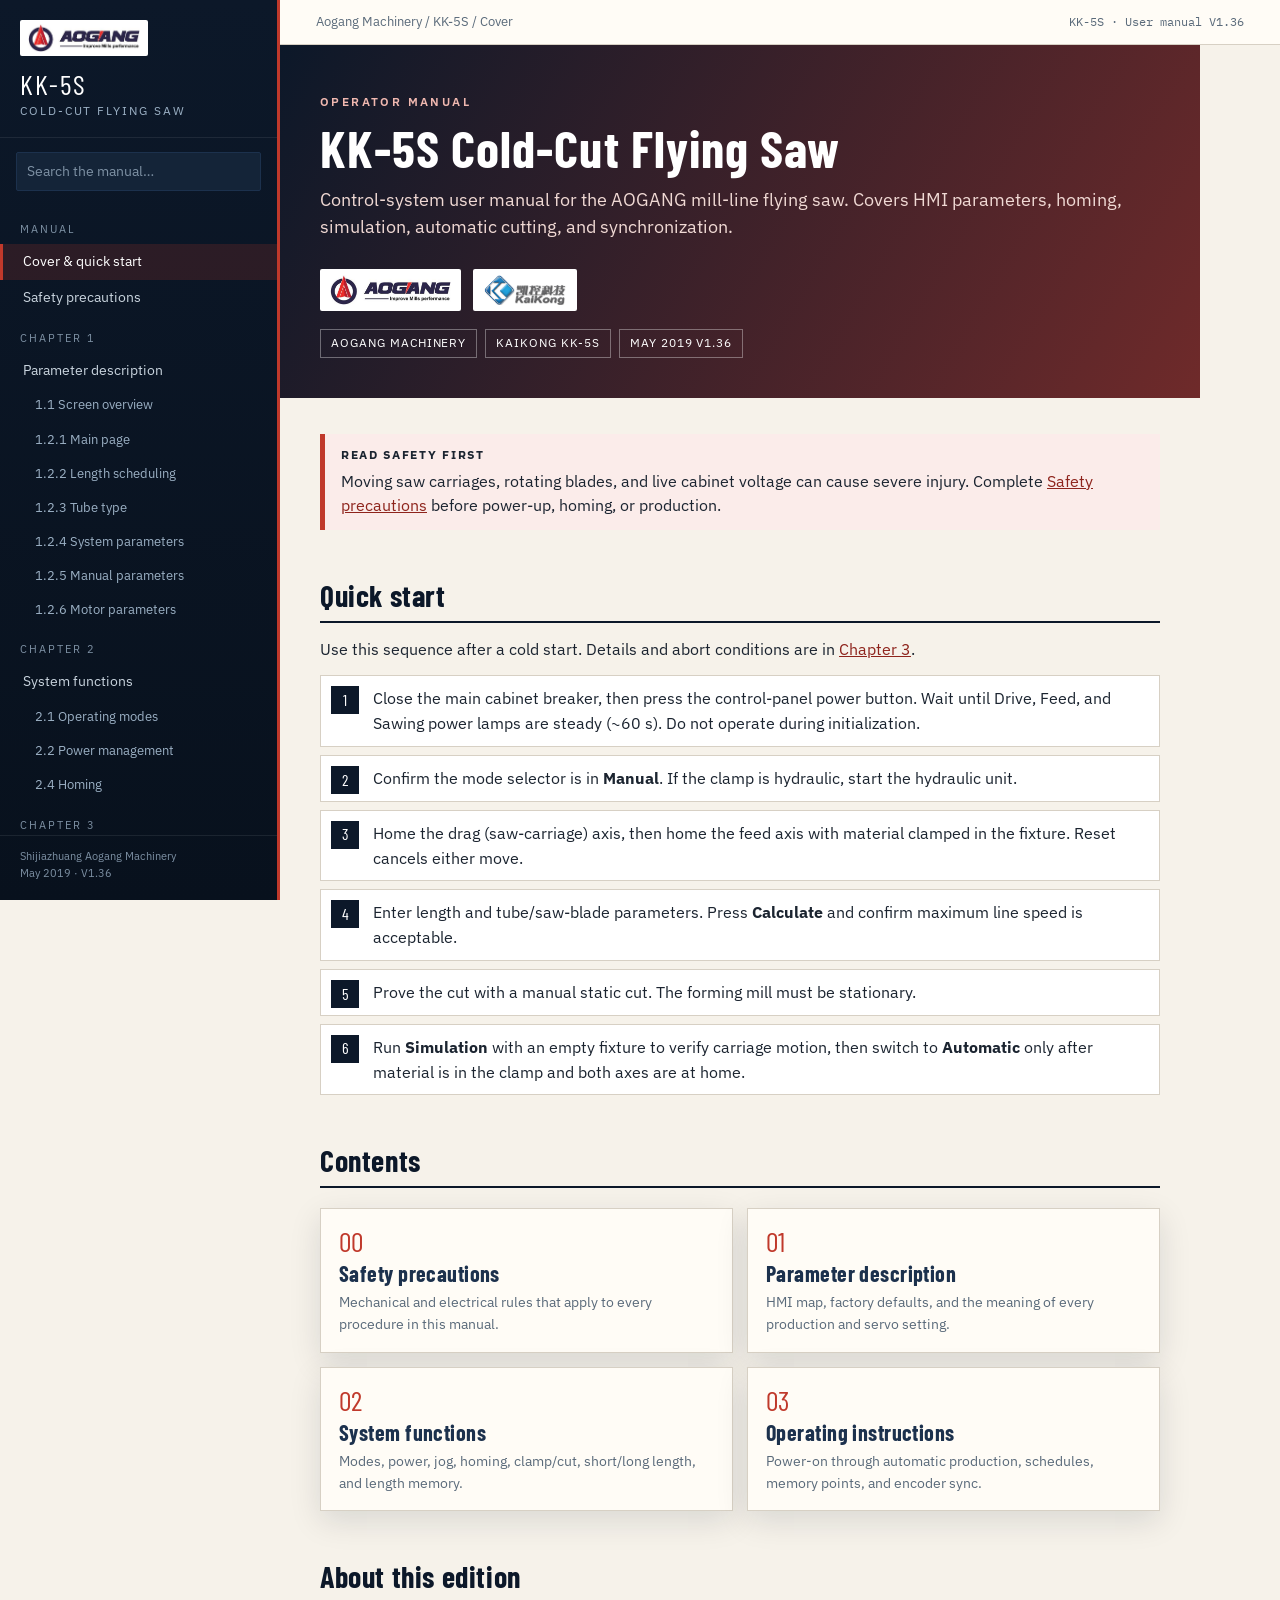
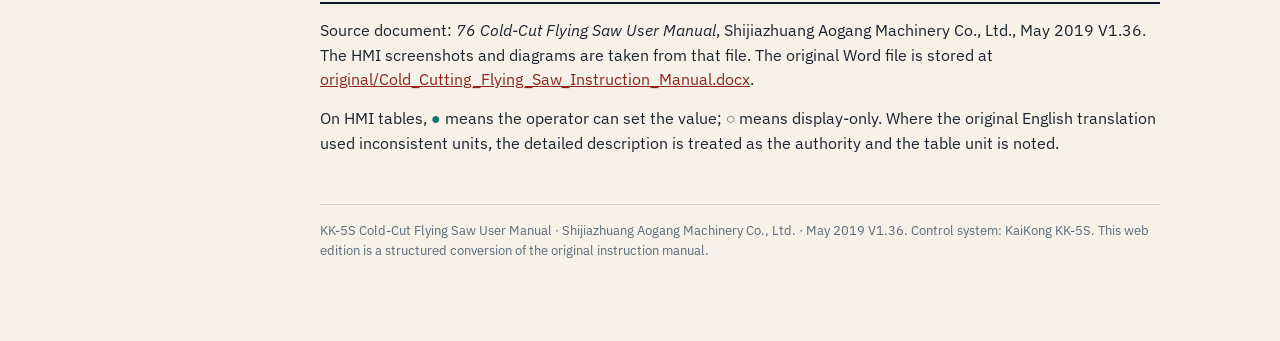
==== index.html @ 1346cebb "Add KK-5S cold-cut flying saw operator manual as a web edition. Convert the Aogang / KaiKong V1.36 W" ====
<!DOCTYPE html>
<html lang="en">
<head>
  <meta charset="utf-8">
  <meta name="viewport" content="width=device-width, initial-scale=1">
  <title>KK-5S Cold-Cut Flying Saw — KK-5S Cold-Cut Flying Saw</title>
  <link rel="preconnect" href="https://fonts.googleapis.com">
  <link rel="preconnect" href="https://fonts.gstatic.com" crossorigin>
  <link href="https://fonts.googleapis.com/css2?family=Barlow+Condensed:wght@600;700&family=IBM+Plex+Mono:wght@400;500&family=IBM+Plex+Sans:wght@400;500;600&display=swap" rel="stylesheet">
  <link rel="stylesheet" href="assets/css/manual.css">
</head>
<body>
  <a class="skip" href="#content">Skip to content</a>
  <button class="menu-btn" type="button" aria-label="Open menu">☰</button>
  <aside class="sidebar">
    <div class="brand">
      <img src="assets/img/logo-aogang-header.jpeg" alt="AOGANG">
      <div class="model">KK-5S</div>
      <div class="sub">Cold-cut flying saw</div>
    </div>
    <div class="search-wrap">
      <input id="manual-search" type="search" placeholder="Search the manual…" autocomplete="off">
      <div id="search-results" class="search-results"></div>
    </div>
    <nav class="nav">
      <div class="group">Manual</div>
      <a href="index.html">Cover &amp; quick start</a>
      <a href="safety.html">Safety precautions</a>
      <div class="group">Chapter 1</div>
      <a href="parameters.html">Parameter description</a>
      <a class="sub" href="parameters.html#screen-overview">1.1 Screen overview</a>
      <a class="sub" href="parameters.html#main-page">1.2.1 Main page</a>
      <a class="sub" href="parameters.html#length">1.2.2 Length scheduling</a>
      <a class="sub" href="parameters.html#tube">1.2.3 Tube type</a>
      <a class="sub" href="parameters.html#system">1.2.4 System parameters</a>
      <a class="sub" href="parameters.html#manual-params">1.2.5 Manual parameters</a>
      <a class="sub" href="parameters.html#motor">1.2.6 Motor parameters</a>
      <div class="group">Chapter 2</div>
      <a href="functions.html">System functions</a>
      <a class="sub" href="functions.html#modes">2.1 Operating modes</a>
      <a class="sub" href="functions.html#power">2.2 Power management</a>
      <a class="sub" href="functions.html#home">2.4 Homing</a>
      <div class="group">Chapter 3</div>
      <a href="operation.html">Operating instructions</a>
      <a class="sub" href="operation.html#power-on">3.1 Power-on</a>
      <a class="sub" href="operation.html#cut">3.6 Manual cutting</a>
      <a class="sub" href="operation.html#auto">3.8 Automatic mode</a>
      <a class="sub" href="operation.html#sync">3.12 Synchronization</a>

    </nav>
    <div class="sidebar-foot">Shijiazhuang Aogang Machinery<br>May 2019 · V1.36</div>
  </aside>
  <div class="main">
    <div class="topbar">
      <div class="crumb">Aogang Machinery / KK-5S / Cover</div>
      <div class="meta">KK-5S · User manual V1.36</div>
    </div>
    <article id="content" class="content ">

      <div class="hero">
        <div class="kicker" style="color:#f0b8b0">Operator manual</div>
        <h1>KK-5S Cold-Cut Flying Saw</h1>
        <p class="lede">Control-system user manual for the AOGANG mill-line flying saw. Covers HMI parameters, homing, simulation, automatic cutting, and synchronization.</p>
        <div class="hero-logos">
          <img src="assets/img/logo-aogang-header.jpeg" alt="AOGANG">
          <img src="assets/img/logo-kaikong.jpeg" alt="KaiKong">
        </div>
        <div class="badges">
          <span class="badge">Aogang Machinery</span>
          <span class="badge">KaiKong KK-5S</span>
          <span class="badge">May 2019 V1.36</span>
        </div>
      </div>
      <div class="callout danger">
        <strong>Read safety first</strong>
        Moving saw carriages, rotating blades, and live cabinet voltage can cause severe injury. Complete <a href="safety.html">Safety precautions</a> before power-up, homing, or production.
      </div>
      <h2>Quick start</h2>
      <p>Use this sequence after a cold start. Details and abort conditions are in <a href="operation.html">Chapter 3</a>.</p>
      <ol class="steps">
        <li>Close the main cabinet breaker, then press the control-panel power button. Wait until Drive, Feed, and Sawing power lamps are steady (~60 s). Do not operate during initialization.</li>
        <li>Confirm the mode selector is in <strong>Manual</strong>. If the clamp is hydraulic, start the hydraulic unit.</li>
        <li>Home the drag (saw-carriage) axis, then home the feed axis with material clamped in the fixture. Reset cancels either move.</li>
        <li>Enter length and tube/saw-blade parameters. Press <strong>Calculate</strong> and confirm maximum line speed is acceptable.</li>
        <li>Prove the cut with a manual static cut. The forming mill must be stationary.</li>
        <li>Run <strong>Simulation</strong> with an empty fixture to verify carriage motion, then switch to <strong>Automatic</strong> only after material is in the clamp and both axes are at home.</li>
      </ol>
      <h2>Contents</h2>
      <div class="cards">
        <a class="card" href="safety.html">
          <div class="num">00</div>
          <h3>Safety precautions</h3>
          <p>Mechanical and electrical rules that apply to every procedure in this manual.</p>
        </a>
        <a class="card" href="parameters.html">
          <div class="num">01</div>
          <h3>Parameter description</h3>
          <p>HMI map, factory defaults, and the meaning of every production and servo setting.</p>
        </a>
        <a class="card" href="functions.html">
          <div class="num">02</div>
          <h3>System functions</h3>
          <p>Modes, power, jog, homing, clamp/cut, short/long length, and length memory.</p>
        </a>
        <a class="card" href="operation.html">
          <div class="num">03</div>
          <h3>Operating instructions</h3>
          <p>Power-on through automatic production, schedules, memory points, and encoder sync.</p>
        </a>
      </div>
      <h2>About this edition</h2>
      <p>Source document: <em>76 Cold-Cut Flying Saw User Manual</em>, Shijiazhuang Aogang Machinery Co., Ltd., May 2019 V1.36. The HMI screenshots and diagrams are taken from that file. The original Word file is stored at <a href="original/Cold_Cutting_Flying_Saw_Instruction_Manual.docx">original/Cold_Cutting_Flying_Saw_Instruction_Manual.docx</a>.</p>
      <p>On HMI tables, <span class="dot-set">●</span> means the operator can set the value; <span class="dot-ro">○</span> means display-only. Where the original English translation used inconsistent units, the detailed description is treated as the authority and the table unit is noted.</p>

      <footer class="page-foot">
        KK-5S Cold-Cut Flying Saw User Manual · Shijiazhuang Aogang Machinery Co., Ltd. · May 2019 V1.36.
        Control system: KaiKong KK-5S. This web edition is a structured conversion of the original instruction manual.
      </footer>
    </article>
  </div>
  <script src="assets/js/manual.js"></script>
</body>
</html>
---- assets/css/manual.css ----
:root {
  --navy: #0c1829;
  --navy-2: #142438;
  --navy-3: #1c314d;
  --ink: #1b2430;
  --muted: #5a6a7a;
  --line: #d7d0c4;
  --paper: #f6f2ea;
  --paper-2: #efe8db;
  --white: #fffcf6;
  --red: #c0392b;
  --red-dark: #8e241c;
  --amber: #b45309;
  --green: #0f766e;
  --steel: #3d5a73;
  --shadow: 0 10px 30px rgba(12, 24, 41, 0.12);
  --sidebar: 280px;
  --font: "IBM Plex Sans", "Segoe UI", sans-serif;
  --font-display: "Barlow Condensed", "Arial Narrow", sans-serif;
  --font-mono: "IBM Plex Mono", ui-monospace, monospace;
}

*,
*::before,
*::after { box-sizing: border-box; }

html { scroll-behavior: smooth; }

body {
  margin: 0;
  font-family: var(--font);
  color: var(--ink);
  background: var(--paper);
  line-height: 1.55;
  min-height: 100vh;
}

a { color: var(--red-dark); }
a:hover { color: var(--red); }

img { max-width: 100%; height: auto; }

.skip {
  position: absolute;
  left: -999px;
  top: 8px;
}
.skip:focus {
  left: 8px;
  z-index: 50;
  background: #fff;
  padding: 8px 12px;
}

/* Sidebar */
.sidebar {
  position: fixed;
  inset: 0 auto 0 0;
  width: var(--sidebar);
  background: linear-gradient(180deg, var(--navy) 0%, #08111d 100%);
  color: #e8e4da;
  display: flex;
  flex-direction: column;
  z-index: 20;
  border-right: 3px solid var(--red);
}

.brand {
  padding: 20px 20px 16px;
  border-bottom: 1px solid rgba(255,255,255,.08);
}
.brand img {
  height: 36px;
  width: auto;
  display: block;
  background: #fff;
  padding: 4px 8px;
  border-radius: 2px;
}
.brand .model {
  margin-top: 14px;
  font-family: var(--font-display);
  font-size: 28px;
  letter-spacing: .06em;
  line-height: 1;
  color: #fff;
}
.brand .sub {
  margin-top: 4px;
  font-size: 12px;
  letter-spacing: .16em;
  text-transform: uppercase;
  color: #9bb0c4;
}

.search-wrap { padding: 14px 16px 8px; }
.search-wrap input {
  width: 100%;
  background: var(--navy-2);
  border: 1px solid var(--navy-3);
  color: #fff;
  padding: 8px 10px;
  font: inherit;
  font-size: 14px;
  border-radius: 2px;
}
.search-wrap input::placeholder { color: #7e91a4; }
.search-wrap input:focus {
  outline: 2px solid var(--red);
  border-color: transparent;
}

.nav {
  overflow: auto;
  padding: 8px 0 24px;
  flex: 1;
}
.nav a {
  display: block;
  color: #c9d4de;
  text-decoration: none;
  padding: 7px 20px;
  font-size: 14px;
  border-left: 3px solid transparent;
}
.nav a:hover { background: rgba(255,255,255,.04); color: #fff; }
.nav a.active {
  background: rgba(192, 57, 43, .18);
  border-left-color: var(--red);
  color: #fff;
}
.nav .group {
  margin: 14px 20px 6px;
  font-size: 11px;
  letter-spacing: .18em;
  text-transform: uppercase;
  color: #7e91a4;
}
.nav .sub { padding-left: 32px; font-size: 13px; color: #9bb0c4; }

.sidebar-foot {
  padding: 12px 20px 18px;
  font-size: 11px;
  color: #7e91a4;
  border-top: 1px solid rgba(255,255,255,.08);
}

.menu-btn {
  display: none;
  position: fixed;
  top: 12px;
  left: 12px;
  z-index: 30;
  background: var(--navy);
  color: #fff;
  border: 0;
  width: 42px;
  height: 42px;
  font-size: 20px;
  cursor: pointer;
}

/* Main */
.main {
  margin-left: var(--sidebar);
  min-height: 100vh;
}

.topbar {
  background: var(--white);
  border-bottom: 1px solid var(--line);
  padding: 12px 36px;
  display: flex;
  justify-content: space-between;
  align-items: center;
  position: sticky;
  top: 0;
  z-index: 10;
}
.crumb { font-size: 13px; color: var(--muted); }
.topbar .meta {
  font-family: var(--font-mono);
  font-size: 12px;
  color: var(--muted);
}

.content {
  max-width: 920px;
  padding: 36px 40px 80px;
}

h1, h2, h3, h4 {
  font-family: var(--font-display);
  font-weight: 650;
  letter-spacing: .02em;
  line-height: 1.15;
  color: var(--navy);
}
h1 { font-size: 44px; margin: 0 0 8px; }
h2 {
  font-size: 30px;
  margin: 48px 0 14px;
  padding-bottom: 8px;
  border-bottom: 2px solid var(--navy);
}
h3 { font-size: 22px; margin: 32px 0 10px; color: var(--navy-3); }
h4 { font-size: 18px; margin: 22px 0 8px; }

.lede {
  font-size: 18px;
  color: var(--steel);
  margin: 0 0 28px;
}

p { margin: 0 0 14px; }
ul, ol { margin: 0 0 16px; padding-left: 22px; }
li { margin: 0 0 6px; }

.kicker {
  font-size: 12px;
  letter-spacing: .2em;
  text-transform: uppercase;
  color: var(--red);
  font-weight: 600;
  margin-bottom: 6px;
}

/* Callouts */
.callout {
  border-left: 5px solid;
  padding: 12px 16px;
  margin: 16px 0 22px;
  background: var(--white);
}
.callout.danger { border-color: var(--red); background: #fbecea; }
.callout.warn { border-color: var(--amber); background: #fdf3e7; }
.callout.note { border-color: var(--steel); background: #eef3f7; }
.callout.ok { border-color: var(--green); background: #e7f4f2; }
.callout strong { display: block; font-size: 12px; letter-spacing: .14em; text-transform: uppercase; margin-bottom: 4px; }

/* Hero */
.hero {
  background:
    linear-gradient(120deg, rgba(12,24,41,.92), rgba(192,57,43,.55)),
    var(--navy);
  color: #fff;
  padding: 48px 40px 40px;
  margin: -36px -40px 36px;
}
.hero h1 { color: #fff; font-size: 52px; }
.hero .lede { color: #f0d9d4; }
.hero-logos {
  display: flex;
  gap: 12px;
  align-items: center;
  margin: 16px 0 8px;
  flex-wrap: wrap;
}
.hero-logos img {
  height: 42px;
  width: auto;
  background: #fff;
  padding: 6px 10px;
  border-radius: 2px;
}
.hero .badges { display: flex; gap: 8px; flex-wrap: wrap; margin-top: 18px; }
.badge {
  border: 1px solid rgba(255,255,255,.35);
  padding: 4px 10px;
  font-size: 12px;
  letter-spacing: .08em;
  text-transform: uppercase;
}

.cards {
  display: grid;
  grid-template-columns: repeat(2, 1fr);
  gap: 14px;
  margin: 20px 0 32px;
}
.card {
  background: var(--white);
  border: 1px solid var(--line);
  padding: 18px 18px 16px;
  text-decoration: none;
  color: inherit;
  box-shadow: var(--shadow);
  display: block;
}
.card:hover { border-color: var(--red); }
.card .num {
  font-family: var(--font-display);
  font-size: 28px;
  color: var(--red);
  line-height: 1;
}
.card h3 { margin: 6px 0 6px; }
.card p { color: var(--muted); font-size: 14px; margin: 0; }

/* Figures */
figure {
  margin: 18px 0 28px;
  background: #fff;
  border: 1px solid var(--line);
  padding: 12px;
}
figure img {
  display: block;
  margin: 0 auto;
  background: #fafafa;
}
figcaption {
  font-size: 13px;
  color: var(--muted);
  margin-top: 8px;
  text-align: center;
  font-family: var(--font-mono);
}

/* Tables */
.table-wrap { overflow-x: auto; margin: 12px 0 24px; }
table {
  width: 100%;
  border-collapse: collapse;
  background: #fff;
  font-size: 14px;
}
th, td {
  border: 1px solid var(--line);
  padding: 8px 10px;
  text-align: left;
  vertical-align: top;
}
th {
  background: var(--navy);
  color: #fff;
  font-weight: 600;
  font-size: 12px;
  letter-spacing: .04em;
  text-transform: uppercase;
}
tbody tr:nth-child(even) { background: var(--paper-2); }
.dot-set { color: var(--green); font-weight: 700; }
.dot-ro { color: var(--muted); }

/* Procedures */
.steps {
  counter-reset: step;
  list-style: none;
  padding: 0;
  margin: 12px 0 24px;
}
.steps > li {
  position: relative;
  padding: 10px 12px 10px 52px;
  background: #fff;
  border: 1px solid var(--line);
  margin-bottom: 8px;
}
.steps > li::before {
  counter-increment: step;
  content: counter(step);
  position: absolute;
  left: 10px;
  top: 10px;
  width: 28px;
  height: 28px;
  background: var(--navy);
  color: #fff;
  font-family: var(--font-display);
  font-size: 16px;
  display: flex;
  align-items: center;
  justify-content: center;
}

.seq {
  background: #fff;
  border: 1px dashed var(--steel);
  padding: 12px 16px;
  margin: 0 0 18px;
}
.seq ol { margin: 8px 0 0; }

.param {
  background: #fff;
  border: 1px solid var(--line);
  padding: 12px 16px;
  margin: 0 0 12px;
}
.param h4 { margin: 0 0 6px; }
.meta-row {
  display: flex;
  flex-wrap: wrap;
  gap: 8px 16px;
  font-size: 13px;
  color: var(--muted);
  margin-bottom: 8px;
  font-family: var(--font-mono);
}

.toc-page a { text-decoration: none; }
.toc-page ol { padding-left: 20px; }

.search-results {
  display: none;
  position: absolute;
  left: 16px;
  right: 16px;
  background: #fff;
  color: var(--ink);
  border: 1px solid var(--line);
  max-height: 320px;
  overflow: auto;
  z-index: 40;
  box-shadow: var(--shadow);
}
.search-wrap { position: relative; }
.search-results a {
  display: block;
  padding: 8px 12px;
  color: var(--ink);
  text-decoration: none;
  border-bottom: 1px solid var(--line);
  font-size: 13px;
}
.search-results a:hover { background: var(--paper-2); }
.search-results .page { color: var(--muted); font-size: 11px; }

footer.page-foot {
  margin-top: 48px;
  padding-top: 16px;
  border-top: 1px solid var(--line);
  color: var(--muted);
  font-size: 13px;
}

@media (max-width: 980px) {
  .sidebar {
    transform: translateX(-100%);
    transition: transform .2s ease;
  }
  .sidebar.open { transform: none; }
  .menu-btn { display: block; }
  .main { margin-left: 0; }
  .content { padding: 28px 18px 64px; }
  .hero { margin: -28px -18px 28px; padding: 64px 18px 28px; }
  .hero h1 { font-size: 36px; }
  .cards { grid-template-columns: 1fr; }
  .topbar { padding: 12px 18px 12px 60px; }
}

@media print {
  .sidebar, .menu-btn, .topbar, .search-wrap { display: none !important; }
  .main { margin: 0; }
  .content { max-width: none; padding: 0; }
  .hero { background: #fff; color: #000; margin: 0 0 16px; padding: 0; }
  .hero h1, .hero .lede { color: #000; }
  a { color: inherit; text-decoration: none; }
  .callout, figure, table { break-inside: avoid; }
}
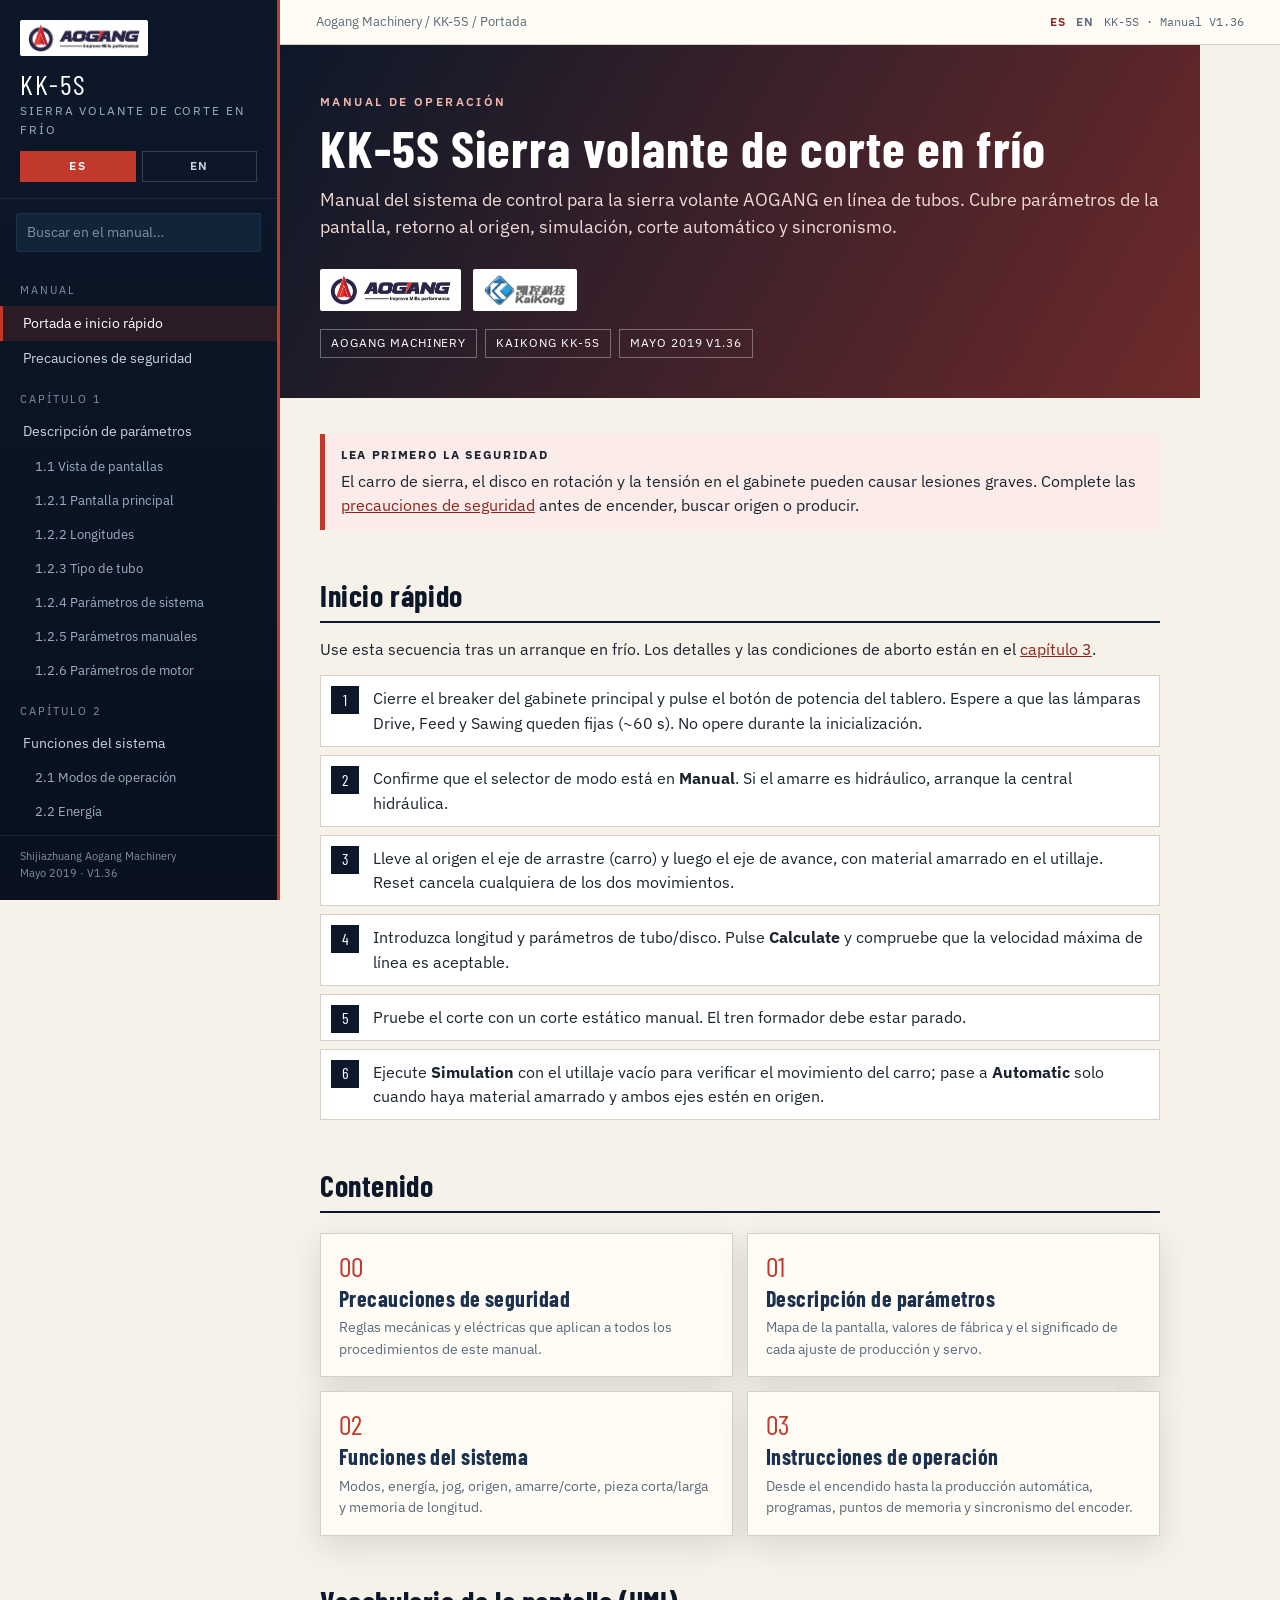
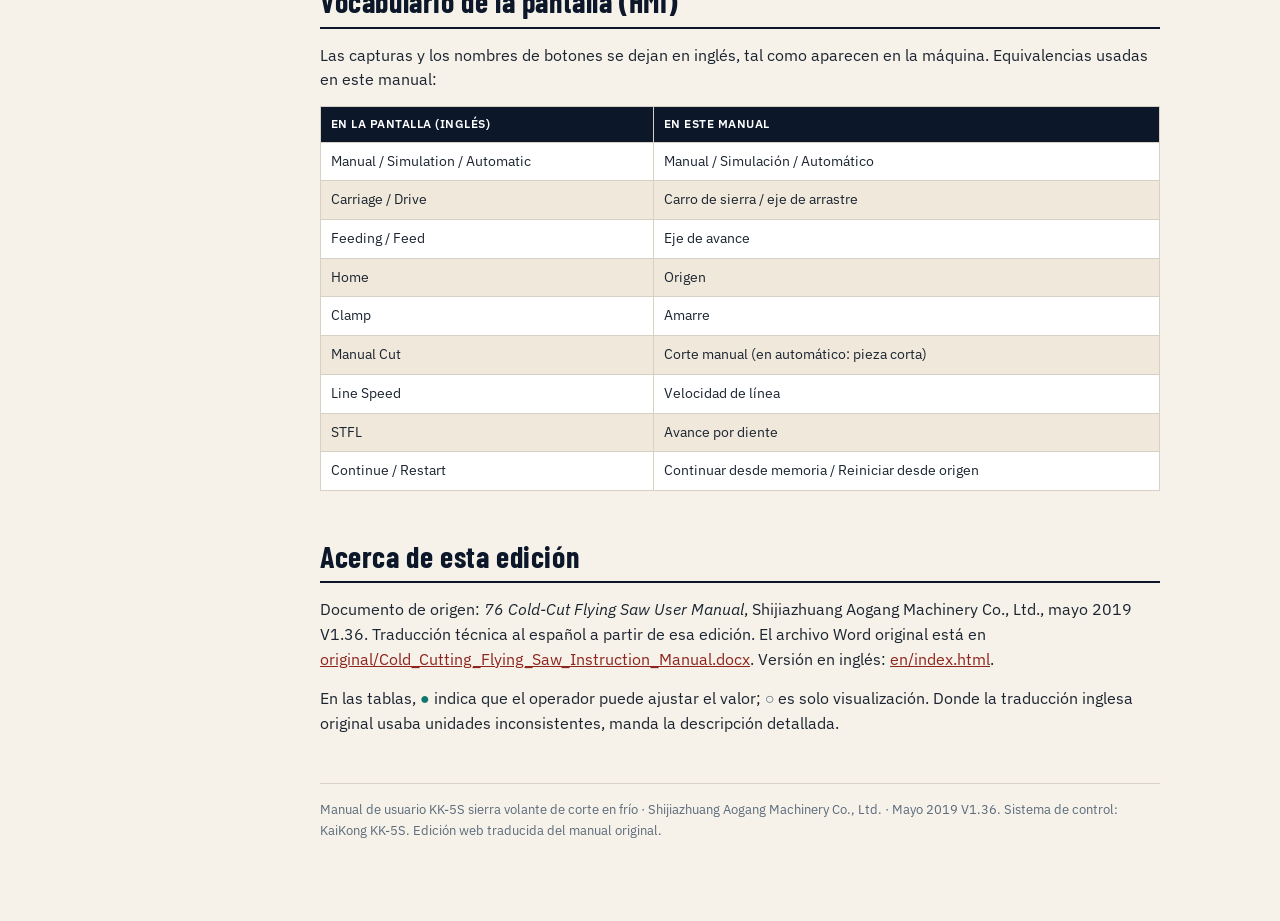
==== commit 7c97daa1: "Traduce el manual KK-5S al español y deja el inglés como idioma alterno. La edición web queda en esp" ====
--- a/index.html
+++ b/index.html
@@ -1,66 +1,74 @@
 <!DOCTYPE html>
-<html lang="en">
+<html lang="es">
 <head>
   <meta charset="utf-8">
   <meta name="viewport" content="width=device-width, initial-scale=1">
-  <title>KK-5S Cold-Cut Flying Saw — KK-5S Cold-Cut Flying Saw</title>
+  <title>KK-5S Sierra volante de corte en frío — KK-5S Sierra volante de corte en frío</title>
   <link rel="preconnect" href="https://fonts.googleapis.com">
   <link rel="preconnect" href="https://fonts.gstatic.com" crossorigin>
   <link href="https://fonts.googleapis.com/css2?family=Barlow+Condensed:wght@600;700&family=IBM+Plex+Mono:wght@400;500&family=IBM+Plex+Sans:wght@400;500;600&display=swap" rel="stylesheet">
   <link rel="stylesheet" href="assets/css/manual.css">
 </head>
 <body>
-  <a class="skip" href="#content">Skip to content</a>
-  <button class="menu-btn" type="button" aria-label="Open menu">☰</button>
+  <a class="skip" href="#content">Saltar al contenido</a>
+  <button class="menu-btn" type="button" aria-label="Abrir menú">☰</button>
   <aside class="sidebar">
     <div class="brand">
       <img src="assets/img/logo-aogang-header.jpeg" alt="AOGANG">
       <div class="model">KK-5S</div>
-      <div class="sub">Cold-cut flying saw</div>
+      <div class="sub">Sierra volante de corte en frío</div>
+      <div class="lang-switch">
+        <a class="active" href="index.html" hreflang="es">ES</a>
+        <a class="" href="en/index.html" hreflang="en">EN</a>
+      </div>
     </div>
     <div class="search-wrap">
-      <input id="manual-search" type="search" placeholder="Search the manual…" autocomplete="off">
+      <input id="manual-search" type="search" placeholder="Buscar en el manual…" autocomplete="off">
       <div id="search-results" class="search-results"></div>
     </div>
     <nav class="nav">
       <div class="group">Manual</div>
-      <a href="index.html">Cover &amp; quick start</a>
-      <a href="safety.html">Safety precautions</a>
-      <div class="group">Chapter 1</div>
-      <a href="parameters.html">Parameter description</a>
-      <a class="sub" href="parameters.html#screen-overview">1.1 Screen overview</a>
-      <a class="sub" href="parameters.html#main-page">1.2.1 Main page</a>
-      <a class="sub" href="parameters.html#length">1.2.2 Length scheduling</a>
-      <a class="sub" href="parameters.html#tube">1.2.3 Tube type</a>
-      <a class="sub" href="parameters.html#system">1.2.4 System parameters</a>
-      <a class="sub" href="parameters.html#manual-params">1.2.5 Manual parameters</a>
-      <a class="sub" href="parameters.html#motor">1.2.6 Motor parameters</a>
-      <div class="group">Chapter 2</div>
-      <a href="functions.html">System functions</a>
-      <a class="sub" href="functions.html#modes">2.1 Operating modes</a>
-      <a class="sub" href="functions.html#power">2.2 Power management</a>
-      <a class="sub" href="functions.html#home">2.4 Homing</a>
-      <div class="group">Chapter 3</div>
-      <a href="operation.html">Operating instructions</a>
-      <a class="sub" href="operation.html#power-on">3.1 Power-on</a>
-      <a class="sub" href="operation.html#cut">3.6 Manual cutting</a>
-      <a class="sub" href="operation.html#auto">3.8 Automatic mode</a>
-      <a class="sub" href="operation.html#sync">3.12 Synchronization</a>
+      <a href="index.html">Portada e inicio rápido</a>
+      <a href="safety.html">Precauciones de seguridad</a>
+      <div class="group">Capítulo 1</div>
+      <a href="parameters.html">Descripción de parámetros</a>
+      <a class="sub" href="parameters.html#screen-overview">1.1 Vista de pantallas</a>
+      <a class="sub" href="parameters.html#main-page">1.2.1 Pantalla principal</a>
+      <a class="sub" href="parameters.html#length">1.2.2 Longitudes</a>
+      <a class="sub" href="parameters.html#tube">1.2.3 Tipo de tubo</a>
+      <a class="sub" href="parameters.html#system">1.2.4 Parámetros de sistema</a>
+      <a class="sub" href="parameters.html#manual-params">1.2.5 Parámetros manuales</a>
+      <a class="sub" href="parameters.html#motor">1.2.6 Parámetros de motor</a>
+      <div class="group">Capítulo 2</div>
+      <a href="functions.html">Funciones del sistema</a>
+      <a class="sub" href="functions.html#modes">2.1 Modos de operación</a>
+      <a class="sub" href="functions.html#power">2.2 Energía</a>
+      <a class="sub" href="functions.html#home">2.4 Retorno al origen</a>
+      <div class="group">Capítulo 3</div>
+      <a href="operation.html">Instrucciones de operación</a>
+      <a class="sub" href="operation.html#power-on">3.1 Encendido</a>
+      <a class="sub" href="operation.html#cut">3.6 Corte manual</a>
+      <a class="sub" href="operation.html#auto">3.8 Modo automático</a>
+      <a class="sub" href="operation.html#sync">3.12 Sincronismo</a>
 
     </nav>
-    <div class="sidebar-foot">Shijiazhuang Aogang Machinery<br>May 2019 · V1.36</div>
+    <div class="sidebar-foot">Shijiazhuang Aogang Machinery<br>Mayo 2019 · V1.36</div>
   </aside>
   <div class="main">
     <div class="topbar">
-      <div class="crumb">Aogang Machinery / KK-5S / Cover</div>
-      <div class="meta">KK-5S · User manual V1.36</div>
+      <div class="crumb">Aogang Machinery / KK-5S / Portada</div>
+      <div class="lang-inline">
+        <a class="active" href="index.html">ES</a>
+        <a class="" href="en/index.html">EN</a>
+        <span class="meta">KK-5S · Manual V1.36</span>
+      </div>
     </div>
-    <article id="content" class="content ">
+    <article id="content" class="content">
 
       <div class="hero">
-        <div class="kicker" style="color:#f0b8b0">Operator manual</div>
-        <h1>KK-5S Cold-Cut Flying Saw</h1>
-        <p class="lede">Control-system user manual for the AOGANG mill-line flying saw. Covers HMI parameters, homing, simulation, automatic cutting, and synchronization.</p>
+        <div class="kicker" style="color:#f0b8b0">Manual de operación</div>
+        <h1>KK-5S Sierra volante de corte en frío</h1>
+        <p class="lede">Manual del sistema de control para la sierra volante AOGANG en línea de tubos. Cubre parámetros de la pantalla, retorno al origen, simulación, corte automático y sincronismo.</p>
         <div class="hero-logos">
           <img src="assets/img/logo-aogang-header.jpeg" alt="AOGANG">
           <img src="assets/img/logo-kaikong.jpeg" alt="KaiKong">
@@ -68,53 +76,72 @@
         <div class="badges">
           <span class="badge">Aogang Machinery</span>
           <span class="badge">KaiKong KK-5S</span>
-          <span class="badge">May 2019 V1.36</span>
+          <span class="badge">Mayo 2019 V1.36</span>
         </div>
       </div>
       <div class="callout danger">
-        <strong>Read safety first</strong>
-        Moving saw carriages, rotating blades, and live cabinet voltage can cause severe injury. Complete <a href="safety.html">Safety precautions</a> before power-up, homing, or production.
+        <strong>Lea primero la seguridad</strong>
+        El carro de sierra, el disco en rotación y la tensión en el gabinete pueden causar lesiones graves. Complete las <a href="safety.html">precauciones de seguridad</a> antes de encender, buscar origen o producir.
       </div>
-      <h2>Quick start</h2>
-      <p>Use this sequence after a cold start. Details and abort conditions are in <a href="operation.html">Chapter 3</a>.</p>
+      <h2>Inicio rápido</h2>
+      <p>Use esta secuencia tras un arranque en frío. Los detalles y las condiciones de aborto están en el <a href="operation.html">capítulo 3</a>.</p>
       <ol class="steps">
-        <li>Close the main cabinet breaker, then press the control-panel power button. Wait until Drive, Feed, and Sawing power lamps are steady (~60 s). Do not operate during initialization.</li>
-        <li>Confirm the mode selector is in <strong>Manual</strong>. If the clamp is hydraulic, start the hydraulic unit.</li>
-        <li>Home the drag (saw-carriage) axis, then home the feed axis with material clamped in the fixture. Reset cancels either move.</li>
-        <li>Enter length and tube/saw-blade parameters. Press <strong>Calculate</strong> and confirm maximum line speed is acceptable.</li>
-        <li>Prove the cut with a manual static cut. The forming mill must be stationary.</li>
-        <li>Run <strong>Simulation</strong> with an empty fixture to verify carriage motion, then switch to <strong>Automatic</strong> only after material is in the clamp and both axes are at home.</li>
+        <li>Cierre el breaker del gabinete principal y pulse el botón de potencia del tablero. Espere a que las lámparas Drive, Feed y Sawing queden fijas (~60 s). No opere durante la inicialización.</li>
+        <li>Confirme que el selector de modo está en <strong>Manual</strong>. Si el amarre es hidráulico, arranque la central hidráulica.</li>
+        <li>Lleve al origen el eje de arrastre (carro) y luego el eje de avance, con material amarrado en el utillaje. Reset cancela cualquiera de los dos movimientos.</li>
+        <li>Introduzca longitud y parámetros de tubo/disco. Pulse <strong>Calculate</strong> y compruebe que la velocidad máxima de línea es aceptable.</li>
+        <li>Pruebe el corte con un corte estático manual. El tren formador debe estar parado.</li>
+        <li>Ejecute <strong>Simulation</strong> con el utillaje vacío para verificar el movimiento del carro; pase a <strong>Automatic</strong> solo cuando haya material amarrado y ambos ejes estén en origen.</li>
       </ol>
-      <h2>Contents</h2>
+      <h2>Contenido</h2>
       <div class="cards">
         <a class="card" href="safety.html">
           <div class="num">00</div>
-          <h3>Safety precautions</h3>
-          <p>Mechanical and electrical rules that apply to every procedure in this manual.</p>
+          <h3>Precauciones de seguridad</h3>
+          <p>Reglas mecánicas y eléctricas que aplican a todos los procedimientos de este manual.</p>
         </a>
         <a class="card" href="parameters.html">
           <div class="num">01</div>
-          <h3>Parameter description</h3>
-          <p>HMI map, factory defaults, and the meaning of every production and servo setting.</p>
+          <h3>Descripción de parámetros</h3>
+          <p>Mapa de la pantalla, valores de fábrica y el significado de cada ajuste de producción y servo.</p>
         </a>
         <a class="card" href="functions.html">
           <div class="num">02</div>
-          <h3>System functions</h3>
-          <p>Modes, power, jog, homing, clamp/cut, short/long length, and length memory.</p>
+          <h3>Funciones del sistema</h3>
+          <p>Modos, energía, jog, origen, amarre/corte, pieza corta/larga y memoria de longitud.</p>
         </a>
         <a class="card" href="operation.html">
           <div class="num">03</div>
-          <h3>Operating instructions</h3>
-          <p>Power-on through automatic production, schedules, memory points, and encoder sync.</p>
+          <h3>Instrucciones de operación</h3>
+          <p>Desde el encendido hasta la producción automática, programas, puntos de memoria y sincronismo del encoder.</p>
         </a>
       </div>
-      <h2>About this edition</h2>
-      <p>Source document: <em>76 Cold-Cut Flying Saw User Manual</em>, Shijiazhuang Aogang Machinery Co., Ltd., May 2019 V1.36. The HMI screenshots and diagrams are taken from that file. The original Word file is stored at <a href="original/Cold_Cutting_Flying_Saw_Instruction_Manual.docx">original/Cold_Cutting_Flying_Saw_Instruction_Manual.docx</a>.</p>
-      <p>On HMI tables, <span class="dot-set">●</span> means the operator can set the value; <span class="dot-ro">○</span> means display-only. Where the original English translation used inconsistent units, the detailed description is treated as the authority and the table unit is noted.</p>
+      <h2>Vocabulario de la pantalla (HMI)</h2>
+      <p>Las capturas y los nombres de botones se dejan en inglés, tal como aparecen en la máquina. Equivalencias usadas en este manual:</p>
+
+      <div class="table-wrap">
+        <table>
+          <thead><tr><th>En la pantalla (inglés)</th><th>En este manual</th></tr></thead>
+          <tbody>
+            <tr><td>Manual / Simulation / Automatic</td><td>Manual / Simulación / Automático</td></tr>
+            <tr><td>Carriage / Drive</td><td>Carro de sierra / eje de arrastre</td></tr>
+            <tr><td>Feeding / Feed</td><td>Eje de avance</td></tr>
+            <tr><td>Home</td><td>Origen</td></tr>
+            <tr><td>Clamp</td><td>Amarre</td></tr>
+            <tr><td>Manual Cut</td><td>Corte manual (en automático: pieza corta)</td></tr>
+            <tr><td>Line Speed</td><td>Velocidad de línea</td></tr>
+            <tr><td>STFL</td><td>Avance por diente</td></tr>
+            <tr><td>Continue / Restart</td><td>Continuar desde memoria / Reiniciar desde origen</td></tr>
+          </tbody>
+        </table>
+      </div>
+
+      <h2>Acerca de esta edición</h2>
+      <p>Documento de origen: <em>76 Cold-Cut Flying Saw User Manual</em>, Shijiazhuang Aogang Machinery Co., Ltd., mayo 2019 V1.36. Traducción técnica al español a partir de esa edición. El archivo Word original está en <a href="original/Cold_Cutting_Flying_Saw_Instruction_Manual.docx">original/Cold_Cutting_Flying_Saw_Instruction_Manual.docx</a>. Versión en inglés: <a href="en/index.html">en/index.html</a>.</p>
+      <p>En las tablas, <span class="dot-set">●</span> indica que el operador puede ajustar el valor; <span class="dot-ro">○</span> es solo visualización. Donde la traducción inglesa original usaba unidades inconsistentes, manda la descripción detallada.</p>
 
       <footer class="page-foot">
-        KK-5S Cold-Cut Flying Saw User Manual · Shijiazhuang Aogang Machinery Co., Ltd. · May 2019 V1.36.
-        Control system: KaiKong KK-5S. This web edition is a structured conversion of the original instruction manual.
+        Manual de usuario KK-5S sierra volante de corte en frío · Shijiazhuang Aogang Machinery Co., Ltd. · Mayo 2019 V1.36. Sistema de control: KaiKong KK-5S. Edición web traducida del manual original.
       </footer>
     </article>
   </div>
--- a/assets/css/manual.css
+++ b/assets/css/manual.css
@@ -93,6 +93,41 @@
   color: #9bb0c4;
 }
 
+.lang-switch {
+  display: flex;
+  gap: 6px;
+  margin-top: 12px;
+}
+.lang-switch a {
+  flex: 1;
+  text-align: center;
+  text-decoration: none;
+  color: #c9d4de;
+  border: 1px solid rgba(255,255,255,.18);
+  padding: 5px 0;
+  font-size: 12px;
+  letter-spacing: .14em;
+  font-weight: 600;
+}
+.lang-switch a.active {
+  background: var(--red);
+  border-color: var(--red);
+  color: #fff;
+}
+.topbar .lang-inline {
+  display: flex;
+  gap: 10px;
+  align-items: center;
+}
+.topbar .lang-inline a {
+  text-decoration: none;
+  font-size: 12px;
+  letter-spacing: .08em;
+  font-weight: 600;
+  color: var(--muted);
+}
+.topbar .lang-inline a.active { color: var(--red-dark); }
+
 .search-wrap { padding: 14px 16px 8px; }
 .search-wrap input {
   width: 100%;
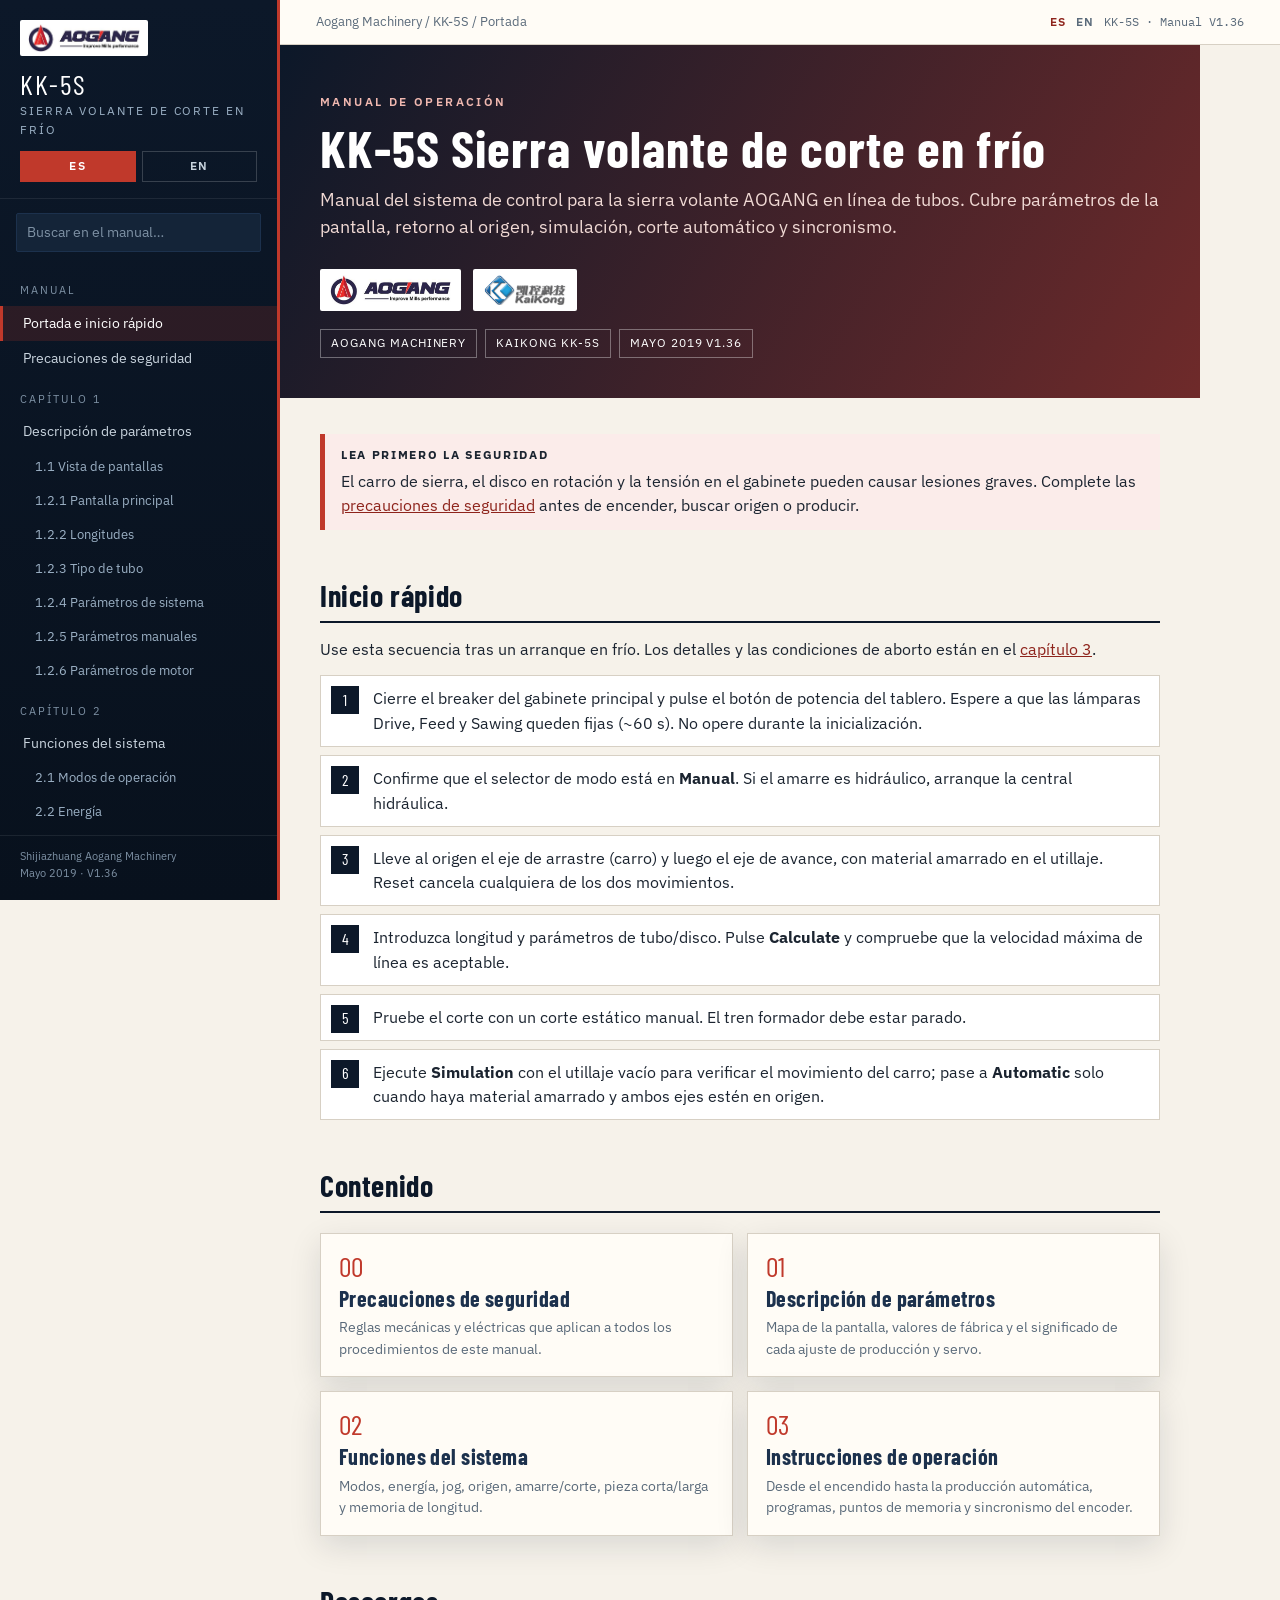
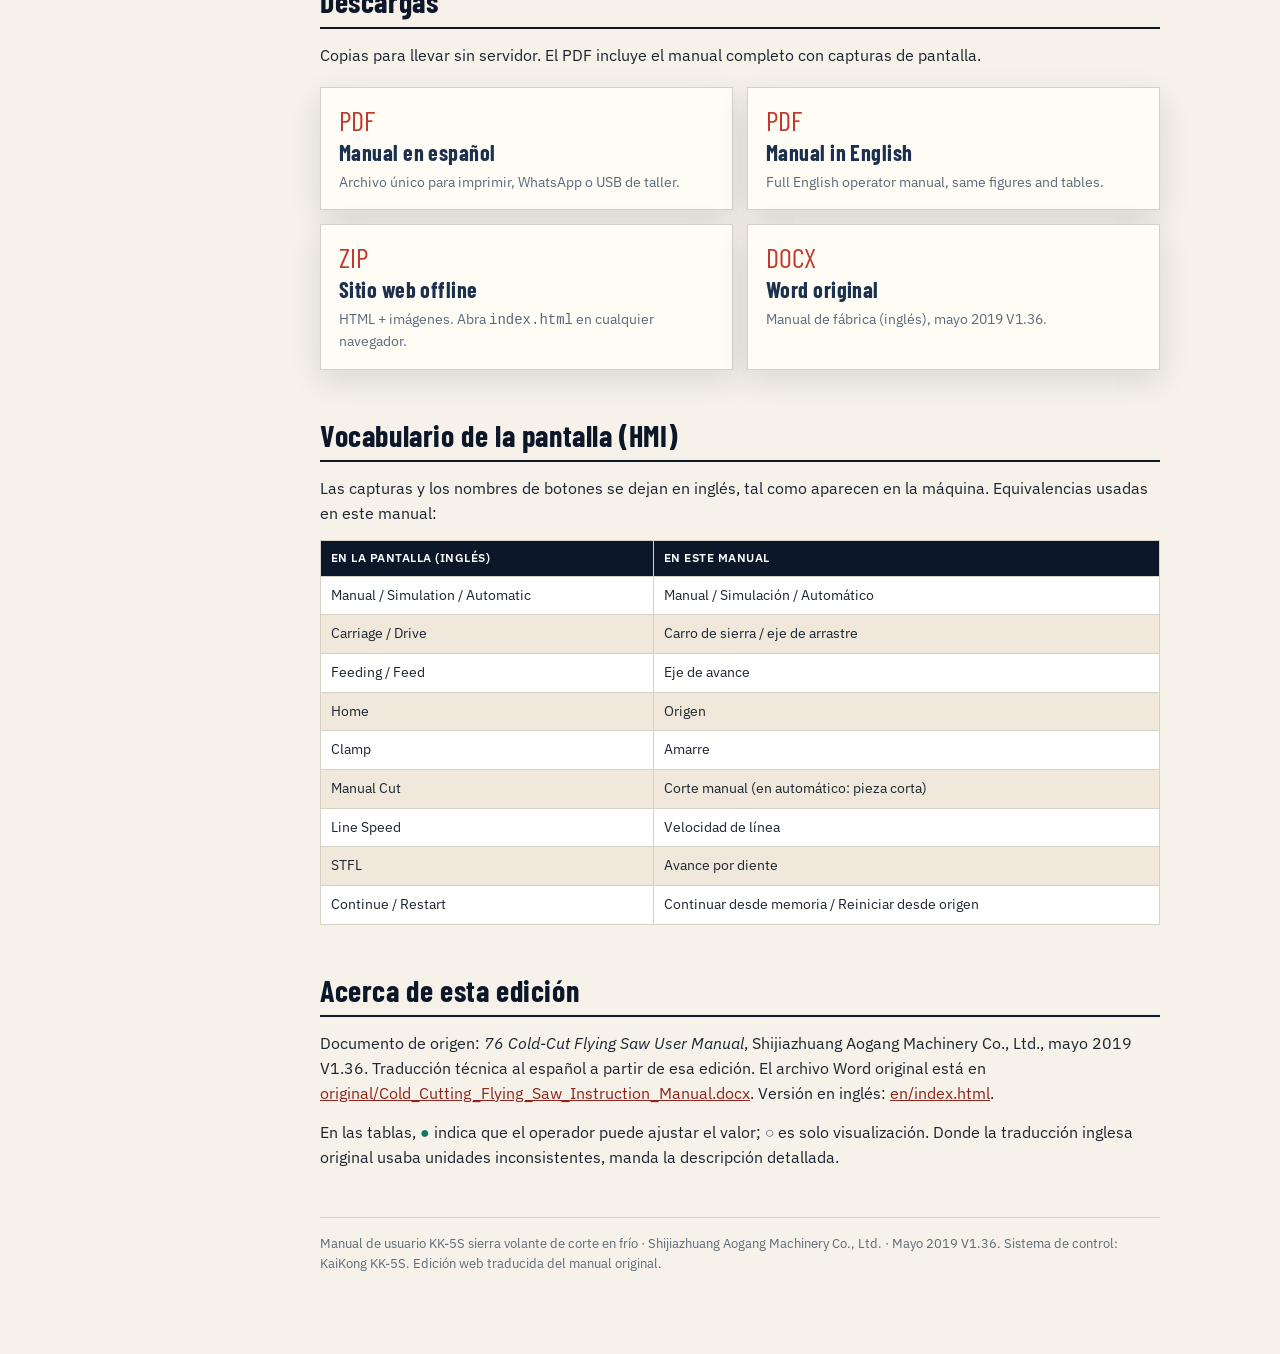
==== commit 2967469e: "Agrega PDF y ZIP descargables del manual KK-5S. Incluye el manual completo en español e inglés, un Z" ====
--- a/index.html
+++ b/index.html
@@ -116,6 +116,30 @@
           <p>Desde el encendido hasta la producción automática, programas, puntos de memoria y sincronismo del encoder.</p>
         </a>
       </div>
+      <h2>Descargas</h2>
+      <p>Copias para llevar sin servidor. El PDF incluye el manual completo con capturas de pantalla.</p>
+      <div class="cards">
+        <a class="card" href="descargas/KK-5S-Manual-Operacion-ES.pdf" download>
+          <div class="num">PDF</div>
+          <h3>Manual en español</h3>
+          <p>Archivo único para imprimir, WhatsApp o USB de taller.</p>
+        </a>
+        <a class="card" href="descargas/KK-5S-User-Manual-EN.pdf" download>
+          <div class="num">PDF</div>
+          <h3>Manual in English</h3>
+          <p>Full English operator manual, same figures and tables.</p>
+        </a>
+        <a class="card" href="descargas/KK-5S-manual-offline.zip" download>
+          <div class="num">ZIP</div>
+          <h3>Sitio web offline</h3>
+          <p>HTML + imágenes. Abra <code>index.html</code> en cualquier navegador.</p>
+        </a>
+        <a class="card" href="original/Cold_Cutting_Flying_Saw_Instruction_Manual.docx" download>
+          <div class="num">DOCX</div>
+          <h3>Word original</h3>
+          <p>Manual de fábrica (inglés), mayo 2019 V1.36.</p>
+        </a>
+      </div>
       <h2>Vocabulario de la pantalla (HMI)</h2>
       <p>Las capturas y los nombres de botones se dejan en inglés, tal como aparecen en la máquina. Equivalencias usadas en este manual:</p>
 
--- a/assets/css/manual.css
+++ b/assets/css/manual.css
@@ -486,11 +486,24 @@
 }
 
 @media print {
-  .sidebar, .menu-btn, .topbar, .search-wrap { display: none !important; }
+  @page { size: A4; margin: 12mm 14mm; }
+  .sidebar, .menu-btn, .topbar, .search-wrap, .lang-switch, .lang-inline, .skip {
+    display: none !important;
+  }
   .main { margin: 0; }
   .content { max-width: none; padding: 0; }
-  .hero { background: #fff; color: #000; margin: 0 0 16px; padding: 0; }
+  .hero {
+    background: #fff !important;
+    color: #000;
+    margin: 0 0 16px;
+    padding: 0;
+    break-after: avoid;
+  }
   .hero h1, .hero .lede { color: #000; }
+  .hero .badge { border-color: #000; color: #000; }
   a { color: inherit; text-decoration: none; }
-  .callout, figure, table { break-inside: avoid; }
-}
+  .callout, figure, table, .param, .steps > li, .card { break-inside: avoid; }
+  .print-chapter { break-before: page; }
+  .print-chapter:first-of-type { break-before: auto; }
+  img { max-height: 170mm; object-fit: contain; }
+}
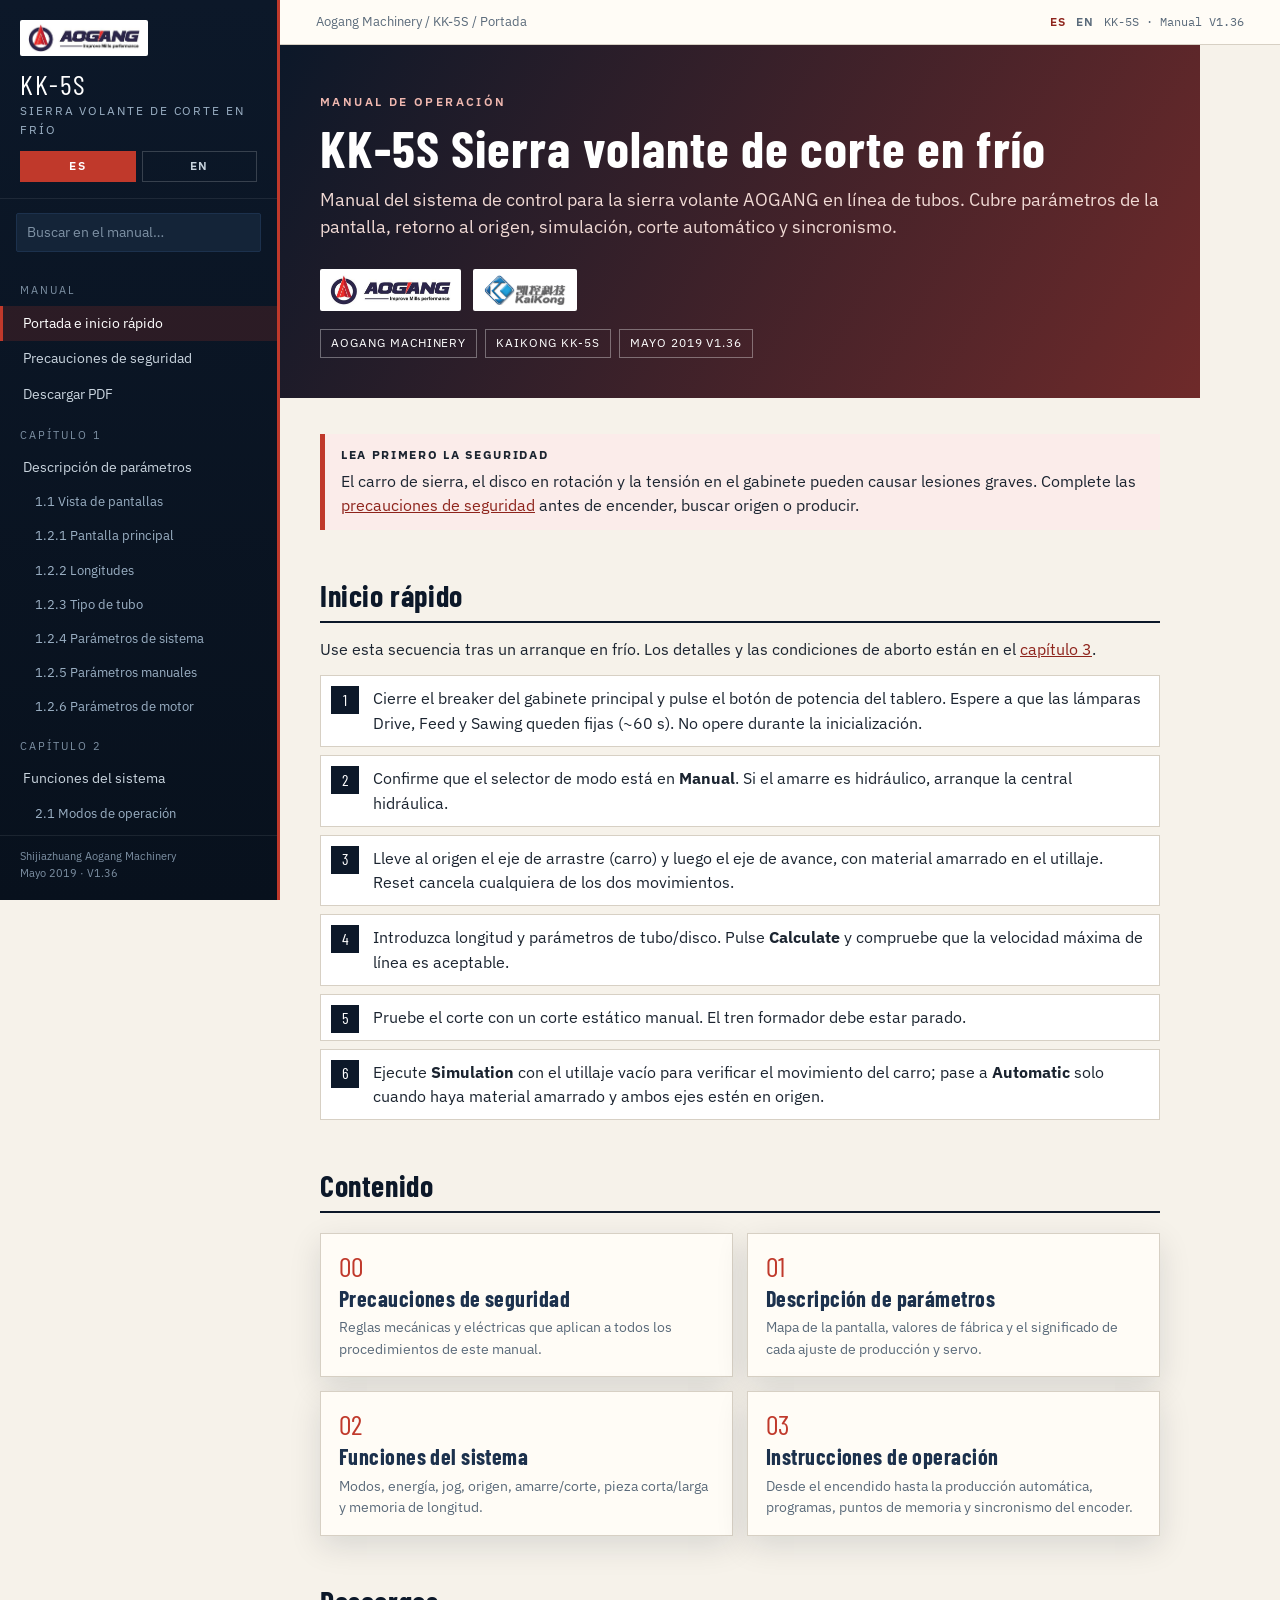
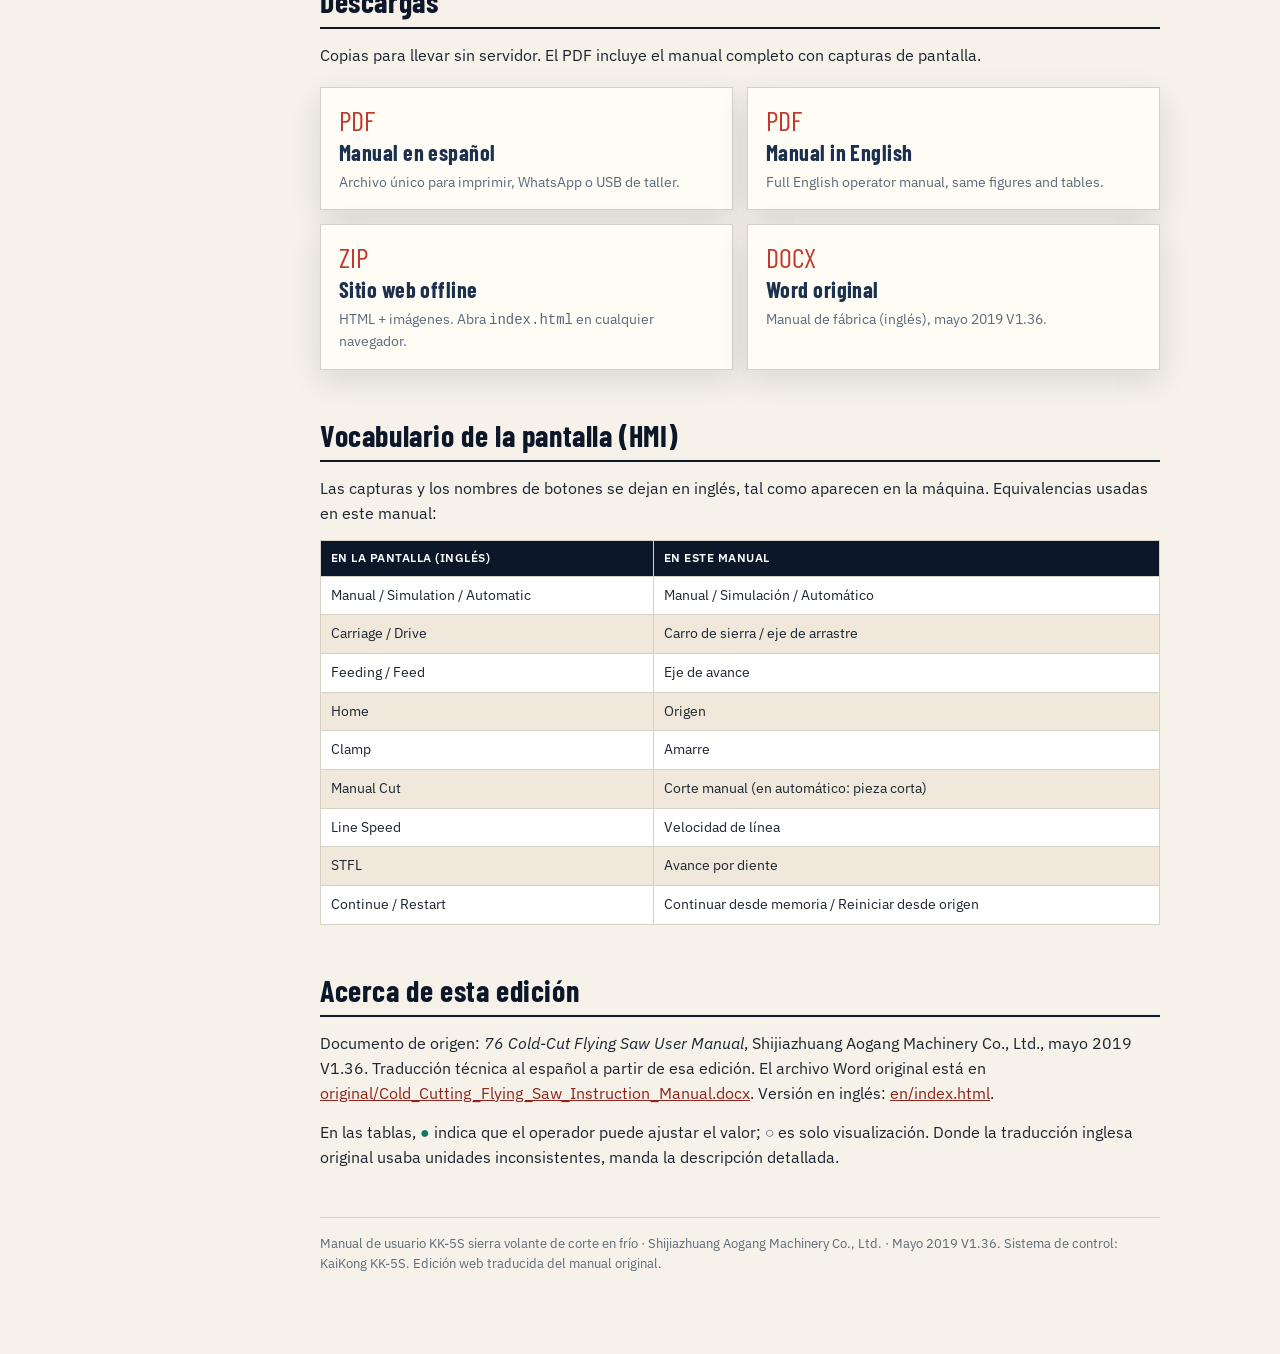
==== commit 551027e2: "Enlaza el PDF en la barra lateral y documenta las descargas. Co-authored-by: lssrrn9 <lssrrn9@users." ====
--- a/index.html
+++ b/index.html
@@ -30,6 +30,7 @@
       <div class="group">Manual</div>
       <a href="index.html">Portada e inicio rápido</a>
       <a href="safety.html">Precauciones de seguridad</a>
+      <a href="descargas/KK-5S-Manual-Operacion-ES.pdf">Descargar PDF</a>
       <div class="group">Capítulo 1</div>
       <a href="parameters.html">Descripción de parámetros</a>
       <a class="sub" href="parameters.html#screen-overview">1.1 Vista de pantallas</a>
